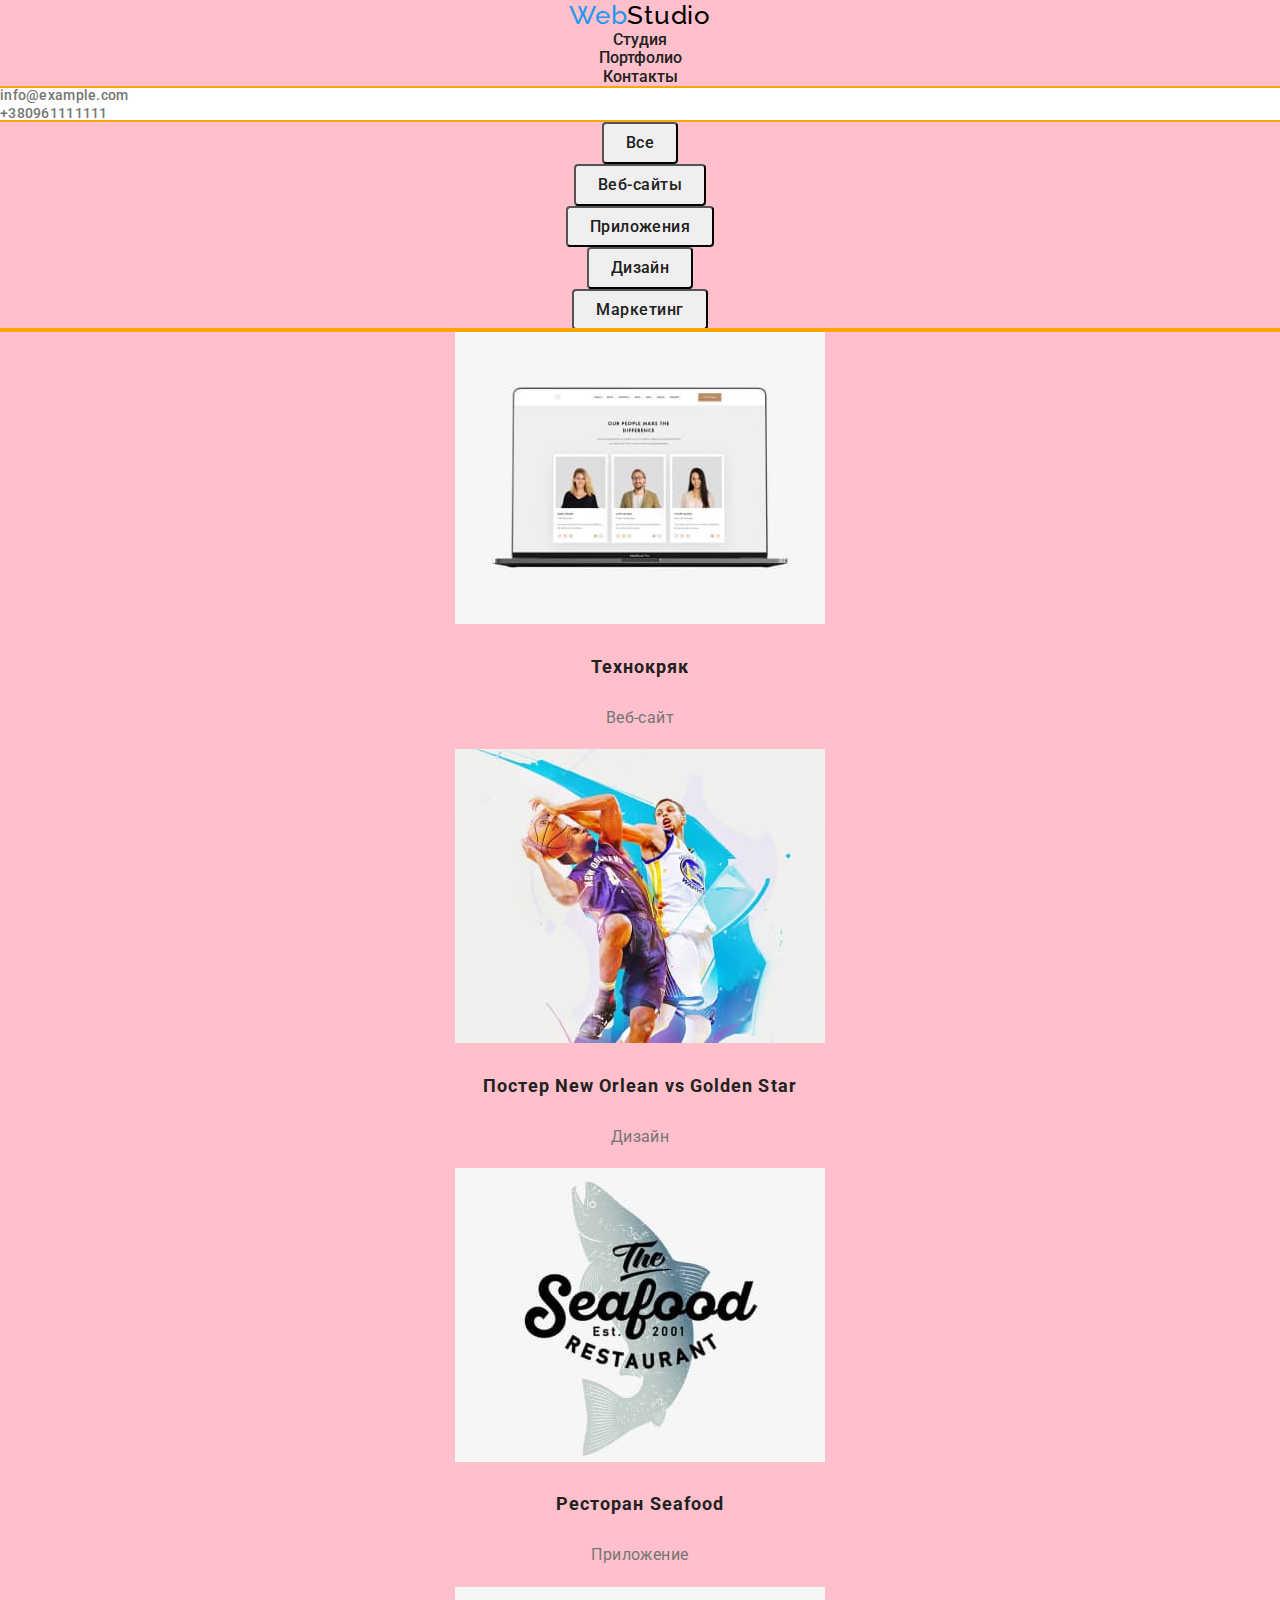
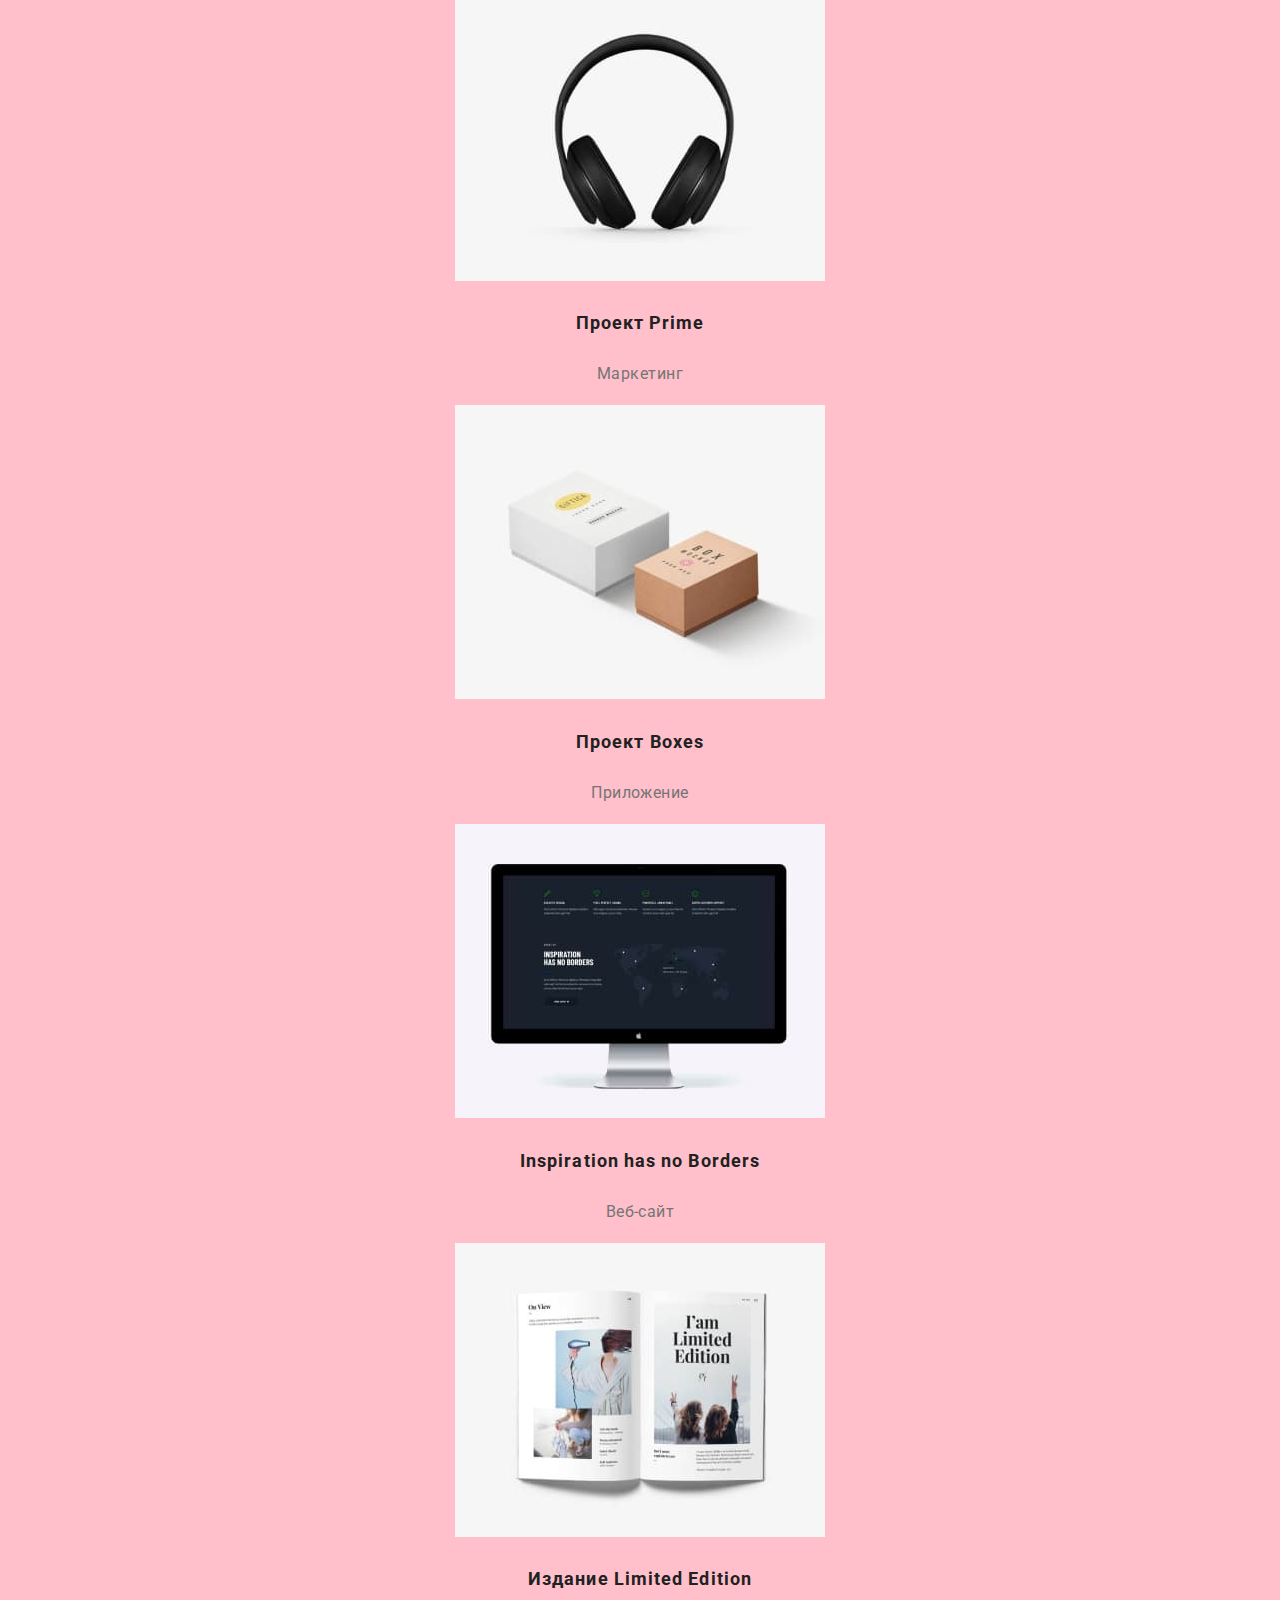
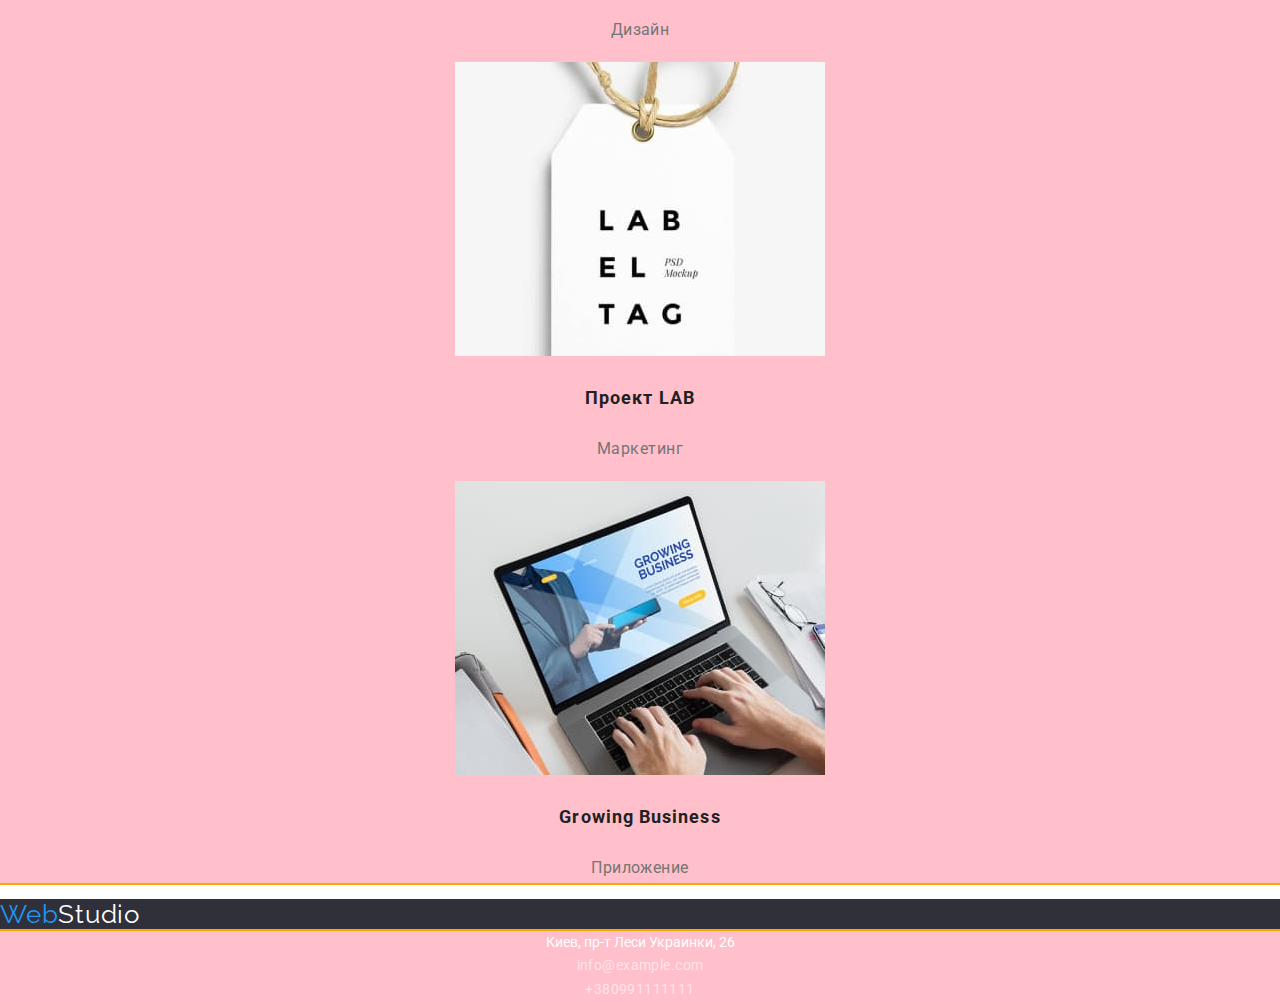
==== portfolio.html @ 7e5c6700 "Add files via upload" ====
<!DOCTYPE html>
<html lang="ru">
<head>
    <meta charset="UTF-8">
    <meta http-equiv="X-UA-Compatible" content="IE=edge">
    <meta name="viewport" content="width=device-width, initial-scale=1.0">
    <title>Portfolio</title>
    <link rel="stylesheet" href="https://fonts.googleapis.com/css2?family=Raleway:wght@700&family=Roboto:wght@400;500;700;900&display=swap">
    <link rel="stylesheet" href="https://cdnjs.cloudflare.com/ajax/libs/modern-normalize/1.1.0/modern-normalize.min.css">
    <link rel="stylesheet" href="./css/style.css">

</head>
<body>

    <!--header-block-section-->
    <header class="page-head">
    
        <nav class="container">
            <a href="./index.html" class="logo link" lang="en">
                <span class="logo-color-web">Web</span><span class="logo-color-studio-header">Studio</span>
            </a>
    
            <ul class="list">
                <li><a href="./index.html" class="hover-focus-only-text link">Студия</a></li>
                <li><a href="./portfolio.html" class="hover-focus-only-text link">Портфолио</a></li>
                <li><a href="" class="hover-focus-only-text link">Контакты</a></li>
            </ul>
        </nav>
    
        <ul class="list">
            <li><a href="mailto:info@devstudio.com" class="hover-focus-only-text head-contacts link">info@example.com</a></li>
            <li><a href="tel:+380961111111" class="hover-focus-only-text head-contacts link">+380961111111</a></li>
        </ul>
    </header>

    <!--Hero-block-division-->
    <main>

    <section>

    <div class="container">
        <!--Hero-block-filters-section-->
<ul class="list">
    <li><button type="button" class="hover-links-and-buttons our-projects-filters"> Все </button></li>
    <li><button type="button" class="hover-links-and-buttons our-projects-filters"> Веб-сайты </button></li>
    <li><button type="button" class="hover-links-and-buttons our-projects-filters"> Приложения </button></li>
    <li><button type="button" class="hover-links-and-buttons our-projects-filters"> Дизайн </button></li>
    <li><button type="button" class="hover-links-and-buttons our-projects-filters"> Маркетинг </button></li>
</ul>
</div>

<!--Hero-block-images-section-->
<div class="container">
<ul class="list">
    <li>
        <a href=""><img src="./images/portfolio/portfolio-1.jpg" alt="екран ноутбука"
            width="370" 
            height="294"></a>
        <h3 class="our-projects-title">Технокряк</h3>
        <p class="our-projects-description">Веб-сайт</p>
    </li>
    <li>
        <a href=""><img src="./images/portfolio/portfolio-2.jpg" alt="баскетболисты играют"
            width="370" 
            height="294"></a>
        <h3 class="our-projects-title">Постер New Orlean vs Golden Star</h3>
        <p class="our-projects-description">Дизайн</p>
    </li>
    <li>
        <a href=""><img src="./images/portfolio/portfolio-3.jpg" alt="лого ресторана"
            width="370" 
            height="294"></a>
        <h3 class="our-projects-title">Ресторан Seafood</h3>
        <p class="our-projects-description">Приложение</p>
    </li>
    <li>
        <a href=""><img src="./images/portfolio/portfolio-4.jpg" alt="большие черные наушники"
            width="370" 
            height="294"></a>
        <h3 class="our-projects-title">Проект Prime</h3>
        <p class="our-projects-description">Маркетинг</p>
    </li>
    <li>
        <a href=""><img src="./images/portfolio/portfolio-5.jpg" alt="две картонные коробки"
            width="370" 
            height="294"></a>
        <h3 class="our-projects-title">Проект Boxes</h3>
        <p class="our-projects-description">Приложение</p>
    </li>
    <li>
        <a href=""><img src="./images/portfolio/portfolio-6.jpg" alt="монитор пк с текстом"
            width="370" 
            height="294"></a>
        <h3 class="our-projects-title">Inspiration has no Borders</h3>
        <p class="our-projects-description">Веб-сайт</p>
    </li>
    <li>
        <a href=""><img src="./images/portfolio/portfolio-7.jpg" alt="розворот журнала"
            width="370" 
            height="294"></a>
        <h3 class="our-projects-title">Издание Limited Edition</h3>
        <p class="our-projects-description">Дизайн</p>
    </li>
    <li>
        <a href=""><img src="./images/portfolio/portfolio-8.jpg" alt="бирка с текстом"
            width="370" 
            height="294"></a>
        <h3 class="our-projects-title">Проект LAB</h3>
        <p class="our-projects-description">Маркетинг</p>
    </li>
    <li>
        <a href=""><img src="./images/portfolio/portfolio-9.jpg" alt="руки набирают текст на ноутбуке"
            width="370" 
            height="294"></a>
        <h3 class="our-projects-title">Growing Business</h3>
        <p class="our-projects-description">Приложение</p>
    </li>
</ul>
</div>
    </section>
    </main>

    <!--Footer-section-->
    <footer class="footer">
    
        <a href="./index.html" class="logo link" lang="en">
            <span class="logo-color-web">Web</span><span class="logo-color-studio-footer">Studio</span>
        </a>
    
        <address class="container">
            <ul class="list">
                <li>
                    <a href="https://www.google.se/maps/place/Lesi+Ukrainky+Blvd,+26,+Kyiv,+Ukraine,+02000/@50.4265841,30.5361971,17z/data=!3m1!4b1!4m5!3m4!1s0x40d4cf0e033ecbe9:0x57a4dffefec77da0!8m2!3d50.4265807!4d30.5383858"
                        target="_blank" rel="noopener noreferre" class="location-link link">
                        Киев, пр-т Леси Украинки, 26
                    </a>
                </li>
    
                <li><a href="mailto:info@example.com" class="hover-focus-only-text footer-contacts link">info@example.com</a></li>
                <li><a href="tel:+380991111111" class="hover-focus-only-text footer-contacts link">+380991111111</a></li>
            </ul>
        </address>
    </footer>

</body>
</html>
---- css/style.css ----
body {
    margin: 0;
    font-family: Roboto, sans-serif;
    color: #212121;
}


.container { 
    outline: 2px solid orange;
    background-color: pink;
    text-align: center;
}

section {
    margin-left: auto;
    margin-right: auto;
    
}

button {
    min-width: 73px;
    cursor: pointer;
    border-radius: 4px;
    padding: 6px 22px;
    text-align: center;
}

.list {
    padding: 0px;
    margin: 0px;
    list-style: none;
}

/* logo */
.logo {
    font-family: Raleway, sans-serif;
    font-size: 26px;
    line-height: 1.2;
    letter-spacing: 0.03em;
    text-align: left
}

.logo-color-web {
color: #2196F3;
}

.logo-color-studio-header {
color: #000000;
}

.logo-color-studio-footer {
    color: #FFFFFF;
}


/* header-section*/
.page-head {
    background-color: #FFFFFF
    font-size: 14px;
    font-weight: 500;
    line-height: 1.14;
}

.site-nav {
    letter-spacing: 0.02em;
    color: #212121;
}

.head-contacts {
    color:#757575 ;
    font-size: 14px;
    line-height: 1.14;
    font-weight: 500;
    letter-spacing: 0.02em;
}

/* Header line */

position: ;
width: 1600px;
height: 0px;
left: 0px;
top: 80px;

border: 1px solid #ECECEC;

/* hero block section */

.hero-block {
    text-align: center;
    background-color: #2F303A;
    margin-bottom: 0px;
    padding: 200px 450px;
}

.hero-container {
    text-align: center;
}

.hero-block-text {
    Width: 696px;
    Height: 120px;
    color:red;
    font-weight: 900;
    font-size: 44px;
    line-height: 1.4;
    text-transform: uppercase;
    letter-spacing: 0.06em;
    margin-bottom: 30px;
    text-align: center;
    margin-top: ;
}

.hero-block-button {
    background-color: #2196F3;
    color: #fff;
    font-weight: 700;
    font-size: 16px;
    line-height: 1.9;
    letter-spacing: 0.06em;
    font-family: Roboto, sans-serif;
    text-align: center;
}
    

/* about us section */
.our-benefits-container {
    display: flex;

}

.about-us-title {
    font-weight: 700;
    font-size: 14px;
    line-height: 1.14;
    text-transform: uppercase;
    letter-spacing: 0.03em;
    margin-bottom: 10px;
}

.about-us-description {
    color: #757575;
    font-size: 14px;
    line-height: 1.7;
    letter-spacing: 0.03em;
}

/* what we do section */
.what-we-do-section {
    margin: 94px 0px;
    display: flex;
    flex-direction: row;
}

.what-we-do-title {
    font-weight: 700;
    font-size: 36px;
    line-height: 1.16;
    letter-spacing: 0.03em;
    margin-bottom: 50px;
}

/* our team section */
.our-team {
   background-color: #F5F4FA;
   padding: 94px 215px;
}

.our-team-container {
    display: flex;
    flex-direction: row;
}

.our-team-title {
    font-weight: 700;
    font-size: 36px;
    line-height: 1.16;
    letter-spacing: 0.03em;
    margin-bottom: 50px;
}

.team-member-title {
    font-size: 16px;
    line-height: 1.2;
    letter-spacing: 0.03em;
    font-weight: 500;
    margin-top: 30px;
    margin-bottom: 10px;
}

.team-member-description {
    color: #757575;
    font-size: 16px;
    line-height: 1.2;
    letter-spacing: 0.03em;
    font-weight: 400;
}

/* footer section */
.footer {
    background-color: #2F303A;
}

.location-link {
    color: #FFFFFF;
    font-size: 14px;
    line-height: 1.7;
    font-weight: 400;
    font-style: normal;
    font-size: 14px;
    line-height: 1.7;
}

.footer-contacts {
    color: rgba(255, 255, 255, 0.6);
    letter-spacing: 0.03em;
    font-weight: 400;
    font-style: normal;
    font-size: 14px;
    line-height: 1.7;

}

/* our projects section */
.our-projects-filters {
    font-weight: 500;
    font-size: 16px;
    line-height: 1.6;
    letter-spacing: 0.03em;
    font-family: Roboto, sans-serif;
    color: #212121;
}

.our-projects-title {
    font-weight: 700;
    font-size: 18px;
    line-height: 2;
    letter-spacing: 0.06em;
    margin-top: 20px;
}

.our-projects-description {
    color: #757575;
    font-size: 16px;
    line-height: 1.9;
    letter-spacing: 0.03em;
    font-weight: normal;
}

/* General selectors section*/

a { color: inherit; } 

.link {
    text-decoration: none;
}


/* hover-focus-action-function */
.hover-links-and-buttons:hover,
.hover-links-and-buttons:focus {
    background-color: #2196F3;
    color: #fff;
}

.hover-focus-only-text:hover,
.hover-focus-only-text:focus {
    color:#2196F3;
    
}
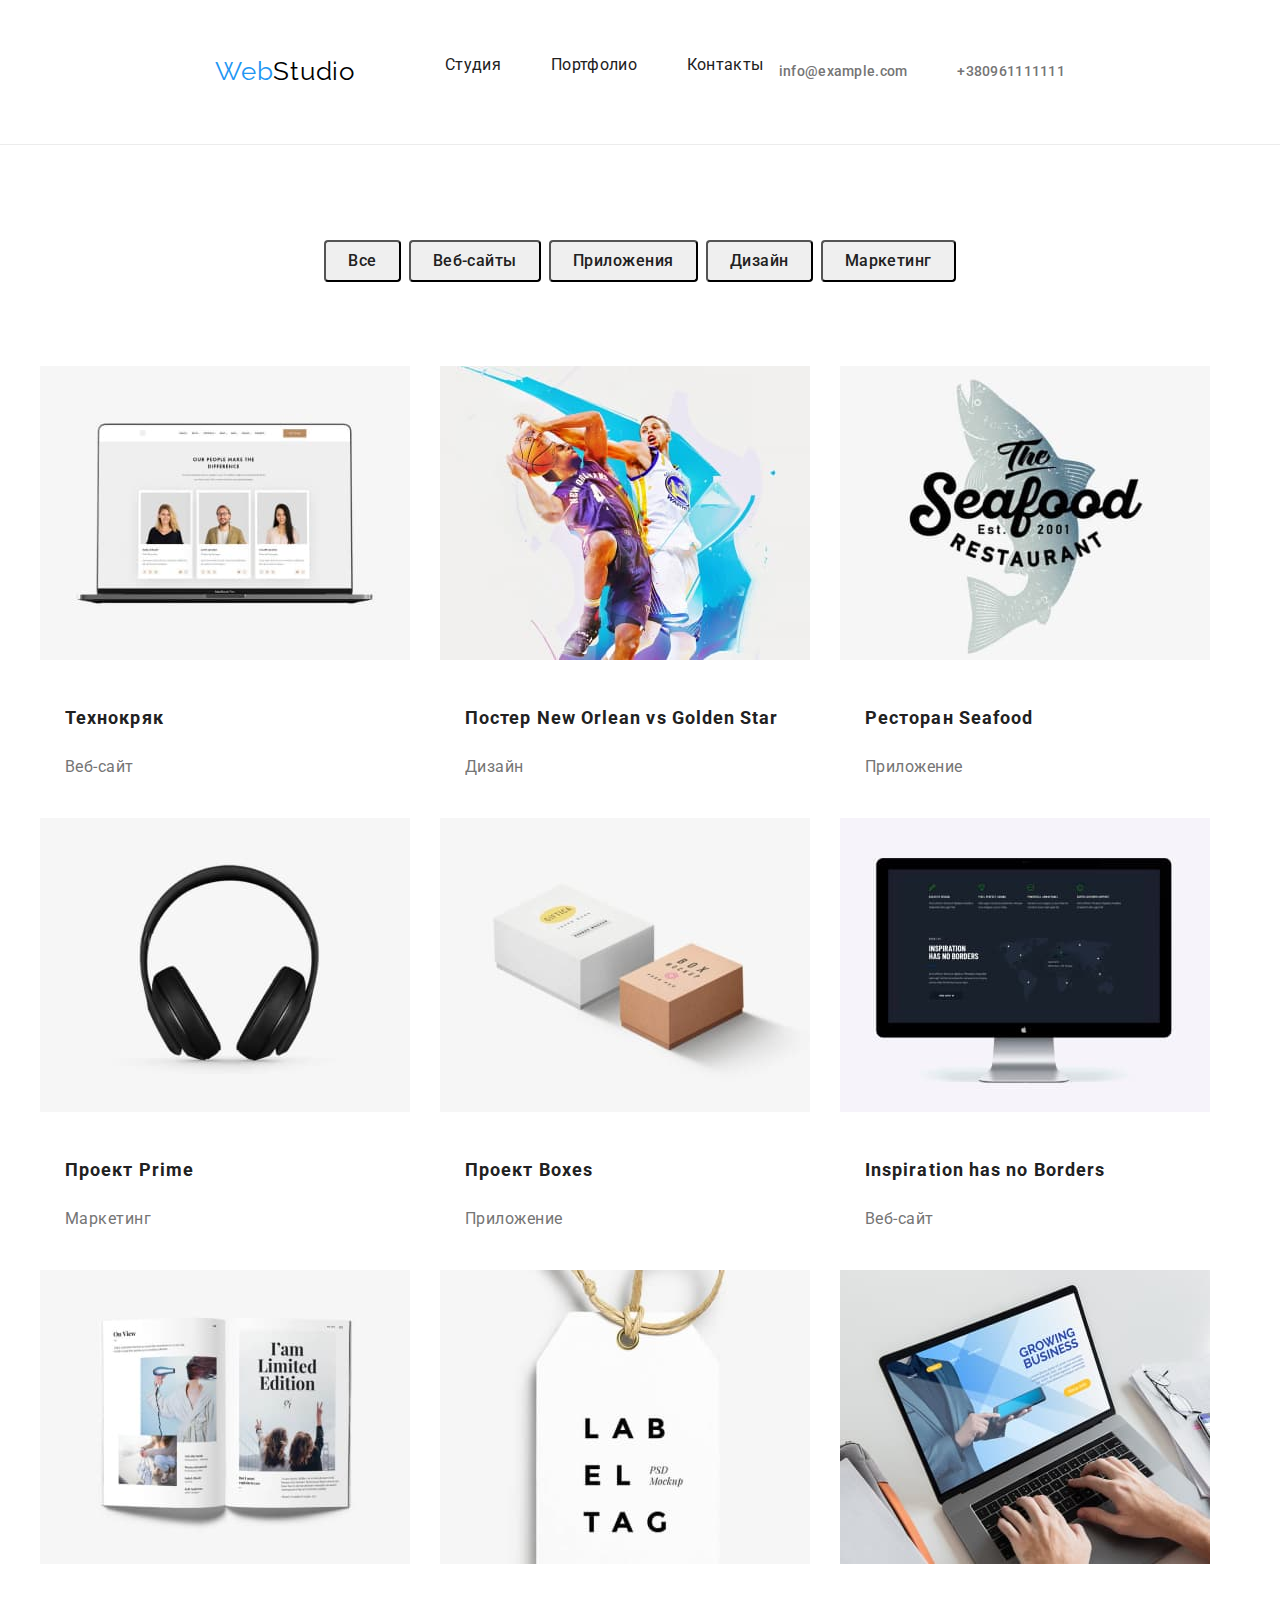
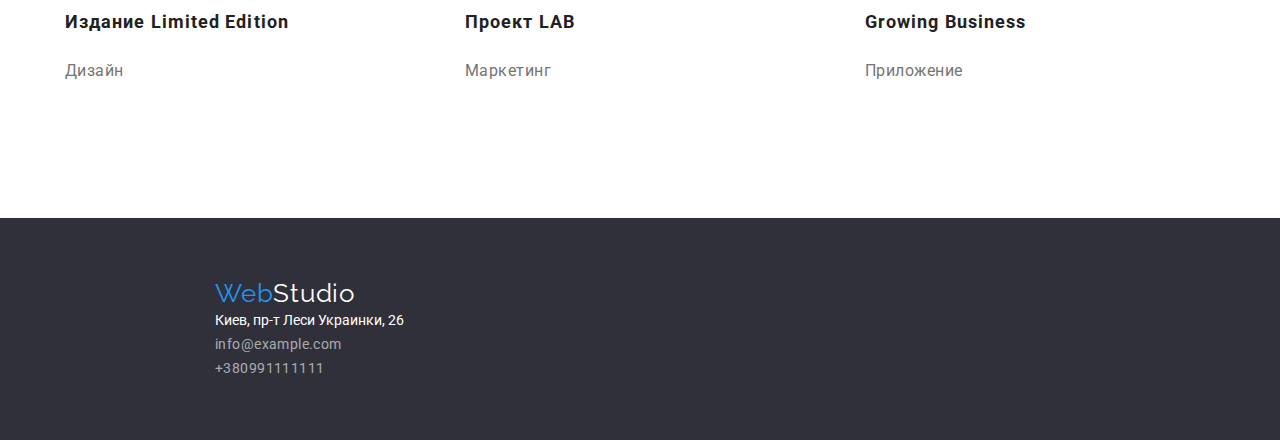
==== commit 4c0343f3: "change-header" ====
--- a/portfolio.html
+++ b/portfolio.html
@@ -8,112 +8,137 @@
     <link rel="stylesheet" href="https://fonts.googleapis.com/css2?family=Raleway:wght@700&family=Roboto:wght@400;500;700;900&display=swap">
     <link rel="stylesheet" href="https://cdnjs.cloudflare.com/ajax/libs/modern-normalize/1.1.0/modern-normalize.min.css">
     <link rel="stylesheet" href="./css/style.css">
+</head>
 
-</head>
 <body>
-
     <!--header-block-section-->
     <header class="page-head">
+        <div class="head-container">
+            <nav class="header-navigation">
+                <a href="./index.html" class="logo link" lang="en">
+                    <span class="logo-color-web">Web</span><span class="logo-color-studio-header">Studio</span>
+                </a>
     
-        <nav class="container">
-            <a href="./index.html" class="logo link" lang="en">
-                <span class="logo-color-web">Web</span><span class="logo-color-studio-header">Studio</span>
-            </a>
-    
-            <ul class="list">
-                <li><a href="./index.html" class="hover-focus-only-text link">Студия</a></li>
-                <li><a href="./portfolio.html" class="hover-focus-only-text link">Портфолио</a></li>
-                <li><a href="" class="hover-focus-only-text link">Контакты</a></li>
-            </ul>
+                <ul class="site-nav list">
+                    <li class="site-nav-item"><a href="./index.html" class="">Студия</a></li>
+                    <li class="site-nav-item"><a href="./portfolio.html" class="">Портфолио</a></li>
+                    <li class="site-nav-item"><a href="" class="">Контакты</a></li>
+                </ul>
+        </div>
         </nav>
     
-        <ul class="list">
-            <li><a href="mailto:info@devstudio.com" class="hover-focus-only-text head-contacts link">info@example.com</a></li>
-            <li><a href="tel:+380961111111" class="hover-focus-only-text head-contacts link">+380961111111</a></li>
+        <ul class="head-contacts list">
+            <li><a href="mailto:info@devstudio.com" class="head-contacts head-mail">info@example.com</a></li>
+            <li><a href="tel:+380961111111" class="head-contacts">+380961111111</a></li>
         </ul>
     </header>
 
     <!--Hero-block-division-->
     <main>
 
+        <!--Hero-block-filters-section-->
     <section>
-
-    <div class="container">
-        <!--Hero-block-filters-section-->
-<ul class="list">
-    <li><button type="button" class="hover-links-and-buttons our-projects-filters"> Все </button></li>
-    <li><button type="button" class="hover-links-and-buttons our-projects-filters"> Веб-сайты </button></li>
-    <li><button type="button" class="hover-links-and-buttons our-projects-filters"> Приложения </button></li>
-    <li><button type="button" class="hover-links-and-buttons our-projects-filters"> Дизайн </button></li>
-    <li><button type="button" class="hover-links-and-buttons our-projects-filters"> Маркетинг </button></li>
+    <div class="filters-container">
+    <ul class="filters-buttons list">
+    <li><button type="button" class="our-projects-filters"> Все </button></li>
+    <li><button type="button" class="our-projects-filters"> Веб-сайты </button></li>
+    <li><button type="button" class="our-projects-filters"> Приложения </button></li>
+    <li><button type="button" class="our-projects-filters"> Дизайн </button></li>
+    <li><button type="button" class="our-projects-filters marketing-button"> Маркетинг </button></li>
 </ul>
 </div>
 
 <!--Hero-block-images-section-->
-<div class="container">
-<ul class="list">
-    <li>
+<div class="projects-img-container">
+<ul class="projects-img list">
+    <li class="projects-item">
         <a href=""><img src="./images/portfolio/portfolio-1.jpg" alt="екран ноутбука"
             width="370" 
             height="294"></a>
+        <div class="projects-items-text">
         <h3 class="our-projects-title">Технокряк</h3>
         <p class="our-projects-description">Веб-сайт</p>
+        </div>
     </li>
-    <li>
+
+    <li class="projects-item">
         <a href=""><img src="./images/portfolio/portfolio-2.jpg" alt="баскетболисты играют"
             width="370" 
             height="294"></a>
+        <div class="projects-items-text">
         <h3 class="our-projects-title">Постер New Orlean vs Golden Star</h3>
         <p class="our-projects-description">Дизайн</p>
+        </div>
     </li>
-    <li>
+
+    <li class="projects-item">
         <a href=""><img src="./images/portfolio/portfolio-3.jpg" alt="лого ресторана"
             width="370" 
             height="294"></a>
+        <div class="projects-items-text">
         <h3 class="our-projects-title">Ресторан Seafood</h3>
         <p class="our-projects-description">Приложение</p>
+        </div>
     </li>
-    <li>
+
+    <li class="projects-item">
         <a href=""><img src="./images/portfolio/portfolio-4.jpg" alt="большие черные наушники"
             width="370" 
             height="294"></a>
+        <div class="projects-items-text">
         <h3 class="our-projects-title">Проект Prime</h3>
         <p class="our-projects-description">Маркетинг</p>
+        </div>
     </li>
-    <li>
+
+    <li class="projects-item"> 
         <a href=""><img src="./images/portfolio/portfolio-5.jpg" alt="две картонные коробки"
             width="370" 
             height="294"></a>
+        <div class="projects-items-text">
         <h3 class="our-projects-title">Проект Boxes</h3>
         <p class="our-projects-description">Приложение</p>
+        </div>
     </li>
-    <li>
+
+    <li class="projects-item">
         <a href=""><img src="./images/portfolio/portfolio-6.jpg" alt="монитор пк с текстом"
             width="370" 
             height="294"></a>
+        <div class="projects-items-text">
         <h3 class="our-projects-title">Inspiration has no Borders</h3>
         <p class="our-projects-description">Веб-сайт</p>
+        </div>
     </li>
-    <li>
+
+    <li class="projects-item">
         <a href=""><img src="./images/portfolio/portfolio-7.jpg" alt="розворот журнала"
             width="370" 
             height="294"></a>
+        <div class="projects-items-text">
         <h3 class="our-projects-title">Издание Limited Edition</h3>
         <p class="our-projects-description">Дизайн</p>
+        </div>
     </li>
-    <li>
+
+    <li class="projects-item">
         <a href=""><img src="./images/portfolio/portfolio-8.jpg" alt="бирка с текстом"
             width="370" 
             height="294"></a>
+        <div class="projects-items-text">
         <h3 class="our-projects-title">Проект LAB</h3>
         <p class="our-projects-description">Маркетинг</p>
+        </div>
     </li>
-    <li>
+
+    <li class="projects-item">
         <a href=""><img src="./images/portfolio/portfolio-9.jpg" alt="руки набирают текст на ноутбуке"
             width="370" 
             height="294"></a>
+        <div class="projects-items-text">
         <h3 class="our-projects-title">Growing Business</h3>
         <p class="our-projects-description">Приложение</p>
+        
     </li>
 </ul>
 </div>
@@ -123,11 +148,11 @@
     <!--Footer-section-->
     <footer class="footer">
     
-        <a href="./index.html" class="logo link" lang="en">
+        <a href="./index.html" class="logo link footer-logo" lang="en">
             <span class="logo-color-web">Web</span><span class="logo-color-studio-footer">Studio</span>
         </a>
     
-        <address class="container">
+        <address class="footer-container">
             <ul class="list">
                 <li>
                     <a href="https://www.google.se/maps/place/Lesi+Ukrainky+Blvd,+26,+Kyiv,+Ukraine,+02000/@50.4265841,30.5361971,17z/data=!3m1!4b1!4m5!3m4!1s0x40d4cf0e033ecbe9:0x57a4dffefec77da0!8m2!3d50.4265807!4d30.5383858"
@@ -136,8 +161,8 @@
                     </a>
                 </li>
     
-                <li><a href="mailto:info@example.com" class="hover-focus-only-text footer-contacts link">info@example.com</a></li>
-                <li><a href="tel:+380991111111" class="hover-focus-only-text footer-contacts link">+380991111111</a></li>
+                <li><a href="mailto:info@example.com" class="footer-mail footer-contacts link">info@example.com</a></li>
+                <li><a href="tel:+380991111111" class="footer-contacts link">+380991111111</a></li>
             </ul>
         </address>
     </footer>
--- a/css/style.css
+++ b/css/style.css
@@ -1,271 +1,387 @@
-
 body {
-    margin: 0;
-    font-family: Roboto, sans-serif;
-    color: #212121;
-}
-
-
-.container { 
-    outline: 2px solid orange;
-    background-color: pink;
-    text-align: center;
+  margin: 0;
+  font-family: Roboto, sans-serif;
+  color: #212121;
 }
 
 section {
-    margin-left: auto;
-    margin-right: auto;
-    
+  margin-left: auto;
+  margin-right: auto;
+  padding-left: 15px;
+  padding-right: 15px;
 }
 
 button {
-    min-width: 73px;
-    cursor: pointer;
-    border-radius: 4px;
-    padding: 6px 22px;
-    text-align: center;
+  min-width: 73px;
+  cursor: pointer;
+  border-radius: 4px;
+  padding: 6px 22px;
+  text-align: center;
+}
+
+img {
+  display: block;
+  max-width: 100%;
+}
+
+a {
+  color: inherit;
+  text-decoration: none;
 }
 
 .list {
-    padding: 0px;
-    margin: 0px;
-    list-style: none;
+  padding: 0px;
+  margin: 0px;
+  list-style: none;
 }
 
 /* logo */
 .logo {
-    font-family: Raleway, sans-serif;
-    font-size: 26px;
-    line-height: 1.2;
-    letter-spacing: 0.03em;
-    text-align: left
+  font-family: Raleway, sans-serif;
+  font-size: 26px;
+  line-height: 1.2;
+  letter-spacing: 0.03em;
+  text-align: left;
+  margin-right: 90px;
+  padding-top: 24px;
+  padding-bottom: 25px;
 }
 
 .logo-color-web {
-color: #2196F3;
+  color: #2196f3;
 }
 
 .logo-color-studio-header {
-color: #000000;
+  color: #000000;
 }
 
 .logo-color-studio-footer {
-    color: #FFFFFF;
-}
-
+  color: #ffffff;
+}
 
 /* header-section*/
 .page-head {
-    background-color: #FFFFFF
-    font-size: 14px;
-    font-weight: 500;
-    line-height: 1.14;
+  background-color: #ffffff;
+  display: flex;
+  justify-content: space-between;
+  padding-left: 215px;
+  padding-right: 215px;
+  align-items: center;
+  border-bottom: 1px solid #ececec;
+}
+
+.head-container {
+  display: flex;
+  width: 1200px;
+  align-items: center;
+}
+
+.header-navigation {
+  display: flex;
+  align-items: center;
 }
 
 .site-nav {
-    letter-spacing: 0.02em;
-    color: #212121;
+  display: flex;
+  letter-spacing: 0.02em;
+  color: #212121;
+  align-items: center;
+  height: 32px;
+  margin-top: 32px;
+  margin-bottom: 32px;
+}
+
+.site-nav-item {
+  margin-right: 50px;
+  height: 32px;
+  align-items: center;
+}
+
+.site-nav-item:last-child {
+  margin-right: 0px;
+}
+
+.site-nav-item:hover,
+.site-nav-item:focus {
+  color: #2196f3;
+}
+
+.site-nav-contacts:hover,
+.site-nav-contacts:focus {
+  color: #2196f3;
 }
 
 .head-contacts {
-    color:#757575 ;
-    font-size: 14px;
-    line-height: 1.14;
-    font-weight: 500;
-    letter-spacing: 0.02em;
-}
-
-/* Header line */
-
-position: ;
-width: 1600px;
-height: 0px;
-left: 0px;
-top: 80px;
-
-border: 1px solid #ECECEC;
+  display: flex;
+  color: #757575;
+  font-size: 14px;
+  line-height: 1.14;
+  font-weight: 500;
+  letter-spacing: 0.02em;
+  align-items: center;
+  margin-left: auto;
+  margin-top: 32px;
+  margin-bottom: 32px;
+}
+
+.head-contacts:hover,
+.head-contacts:focus {
+  color: #2196f3;
+}
+
+.head-mail {
+  margin-right: 50px;
+}
 
 /* hero block section */
 
 .hero-block {
-    text-align: center;
-    background-color: #2F303A;
-    margin-bottom: 0px;
-    padding: 200px 450px;
+  background-color: #2f303a;
+  padding: 200px 450px;
 }
 
 .hero-container {
-    text-align: center;
+  width: 1200px;
 }
 
 .hero-block-text {
-    Width: 696px;
-    Height: 120px;
-    color:red;
-    font-weight: 900;
-    font-size: 44px;
-    line-height: 1.4;
-    text-transform: uppercase;
-    letter-spacing: 0.06em;
-    margin-bottom: 30px;
-    text-align: center;
-    margin-top: ;
+  width: 696px;
+  height: 120px;
+  color: #ffffff;
+  font-weight: 900;
+  font-size: 44px;
+  line-height: 1.4;
+  text-transform: uppercase;
+  letter-spacing: 0.06em;
+  margin-bottom: 30px;
+  text-align: center;
 }
 
 .hero-block-button {
-    background-color: #2196F3;
-    color: #fff;
-    font-weight: 700;
-    font-size: 16px;
-    line-height: 1.9;
-    letter-spacing: 0.06em;
-    font-family: Roboto, sans-serif;
-    text-align: center;
-}
-    
+  background-color: #2196f3;
+  color: #fff;
+  font-weight: 700;
+  font-size: 16px;
+  line-height: 1.9;
+  letter-spacing: 0.06em;
+  font-family: Roboto, sans-serif;
+  text-align: center;
+  display: block;
+  margin: 0 auto;
+}
 
 /* about us section */
 .our-benefits-container {
-    display: flex;
-
+  width: 1200px;
+  margin: 95px 215px;
+}
+
+.our-benefits-list {
+  display: flex;
+  justify-content: center;
 }
 
 .about-us-title {
-    font-weight: 700;
-    font-size: 14px;
-    line-height: 1.14;
-    text-transform: uppercase;
-    letter-spacing: 0.03em;
-    margin-bottom: 10px;
+  font-weight: 700;
+  font-size: 14px;
+  line-height: 1.14;
+  text-transform: uppercase;
+  letter-spacing: 0.03em;
+  margin-bottom: 10px;
+  margin-right: 30px;
+  width: 270px;
 }
 
 .about-us-description {
-    color: #757575;
-    font-size: 14px;
-    line-height: 1.7;
-    letter-spacing: 0.03em;
+  color: #757575;
+  font-size: 14px;
+  line-height: 1.7;
+  letter-spacing: 0.03em;
+  margin-right: 30px;
+  width: 270px;
 }
 
 /* what we do section */
 .what-we-do-section {
-    margin: 94px 0px;
-    display: flex;
-    flex-direction: row;
+  margin: 94px 0px;
+  display: flex;
+  justify-content: center;
+}
+
+.what-we-do-container {
+  margin-bottom: 95px;
+  width: 1200px;
 }
 
 .what-we-do-title {
-    font-weight: 700;
-    font-size: 36px;
-    line-height: 1.16;
-    letter-spacing: 0.03em;
-    margin-bottom: 50px;
+  font-weight: 700;
+  font-size: 36px;
+  line-height: 1.16;
+  letter-spacing: 0.03em;
+  margin-bottom: 50px;
+  display: flex;
+  justify-content: center;
+}
+
+.what-we-do-img {
+  display: flex;
+  justify-content: center;
+}
+.what-we-do-img > .what-we-do-item {
+  flex-basis: calc(100% / 3);
 }
 
 /* our team section */
 .our-team {
-   background-color: #F5F4FA;
-   padding: 94px 215px;
+  background-color: #f5f4fa;
+  padding: 94px 215px;
+  display: flex;
+  justify-content: center;
 }
 
 .our-team-container {
-    display: flex;
-    flex-direction: row;
+  width: 1200px;
+}
+
+.our-team-list {
+  display: flex;
+}
+
+.our-team-list > .our-team-list-item {
+  flex-basis: calc(100% / 4);
+  border: 1px solid red;
 }
 
 .our-team-title {
-    font-weight: 700;
-    font-size: 36px;
-    line-height: 1.16;
-    letter-spacing: 0.03em;
-    margin-bottom: 50px;
+  font-weight: 700;
+  font-size: 36px;
+  line-height: 1.16;
+  letter-spacing: 0.03em;
+  margin-bottom: 50px;
+  display: flex;
+  justify-content: center;
 }
 
 .team-member-title {
-    font-size: 16px;
-    line-height: 1.2;
-    letter-spacing: 0.03em;
-    font-weight: 500;
-    margin-top: 30px;
-    margin-bottom: 10px;
+  font-size: 16px;
+  line-height: 1.2;
+  letter-spacing: 0.03em;
+  font-weight: 500;
+  margin-top: 30px;
+  margin-bottom: 10px;
 }
 
 .team-member-description {
-    color: #757575;
-    font-size: 16px;
-    line-height: 1.2;
-    letter-spacing: 0.03em;
-    font-weight: 400;
+  color: #757575;
+  font-size: 16px;
+  line-height: 1.2;
+  letter-spacing: 0.03em;
+  font-weight: 400;
 }
 
 /* footer section */
 .footer {
-    background-color: #2F303A;
+  background-color: #2f303a;
+  padding: 60px 215px;
+}
+
+.footer-logo {
+  margin-bottom: 20px;
 }
 
 .location-link {
-    color: #FFFFFF;
-    font-size: 14px;
-    line-height: 1.7;
-    font-weight: 400;
-    font-style: normal;
-    font-size: 14px;
-    line-height: 1.7;
+  color: #ffffff;
+  font-size: 14px;
+  line-height: 1.7;
+  font-weight: 400;
+  font-style: normal;
+  font-size: 14px;
+  line-height: 1.7;
+  margin-bottom: 9px;
 }
 
 .footer-contacts {
-    color: rgba(255, 255, 255, 0.6);
-    letter-spacing: 0.03em;
-    font-weight: 400;
-    font-style: normal;
-    font-size: 14px;
-    line-height: 1.7;
-
+  color: rgba(255, 255, 255, 0.6);
+  letter-spacing: 0.03em;
+  font-weight: 400;
+  font-style: normal;
+  font-size: 14px;
+  line-height: 1.7;
+}
+
+.footer-mail {
+  margin-bottom: 9px;
+}
+
+/* filters section */
+
+.filters-buttons {
+  display: flex;
+  justify-content: center;
+}
+
+.filters-container {
+  margin-top: 95px;
+  margin-bottom: 34px;
+}
+
+.our-projects-filters {
+  font-weight: 500;
+  font-size: 16px;
+  line-height: 1.6;
+  letter-spacing: 0.03em;
+  font-family: Roboto, sans-serif;
+  color: #212121;
+  padding: 6px 22px;
+  margin-right: 8px;
+  margin-bottom: 50px;
+}
+
+.marketing-button {
+  margin-right: 0px;
+}
+
+.our-projects-filters:hover,
+.our-projects-filters:focus {
+  background-color: #2196f3;
+  color: #ffffff;
 }
 
 /* our projects section */
-.our-projects-filters {
-    font-weight: 500;
-    font-size: 16px;
-    line-height: 1.6;
-    letter-spacing: 0.03em;
-    font-family: Roboto, sans-serif;
-    color: #212121;
+
+.projects-img {
+  display: flex;
+  flex-wrap: wrap;
+}
+
+.projects-img > .projects-item {
+  flex-basis: calc(100% / 3);
+}
+
+.projects-img-container {
+  width: 1200px;
+  margin-left: auto;
+  margin-right: auto;
+  margin-bottom: 95px;
+}
+
+.projects-items-text {
+  padding: 20px 25px;
 }
 
 .our-projects-title {
-    font-weight: 700;
-    font-size: 18px;
-    line-height: 2;
-    letter-spacing: 0.06em;
-    margin-top: 20px;
+  font-weight: 700;
+  font-size: 18px;
+  line-height: 2;
+  letter-spacing: 0.06em;
+  margin-top: 20px;
+  margin-bottom: 5px;
 }
 
 .our-projects-description {
-    color: #757575;
-    font-size: 16px;
-    line-height: 1.9;
-    letter-spacing: 0.03em;
-    font-weight: normal;
-}
-
-/* General selectors section*/
-
-a { color: inherit; } 
-
-.link {
-    text-decoration: none;
-}
-
-
-/* hover-focus-action-function */
-.hover-links-and-buttons:hover,
-.hover-links-and-buttons:focus {
-    background-color: #2196F3;
-    color: #fff;
-}
-
-.hover-focus-only-text:hover,
-.hover-focus-only-text:focus {
-    color:#2196F3;
-    
-}+  color: #757575;
+  font-size: 16px;
+  line-height: 1.9;
+  letter-spacing: 0.03em;
+  font-weight: normal;
+}
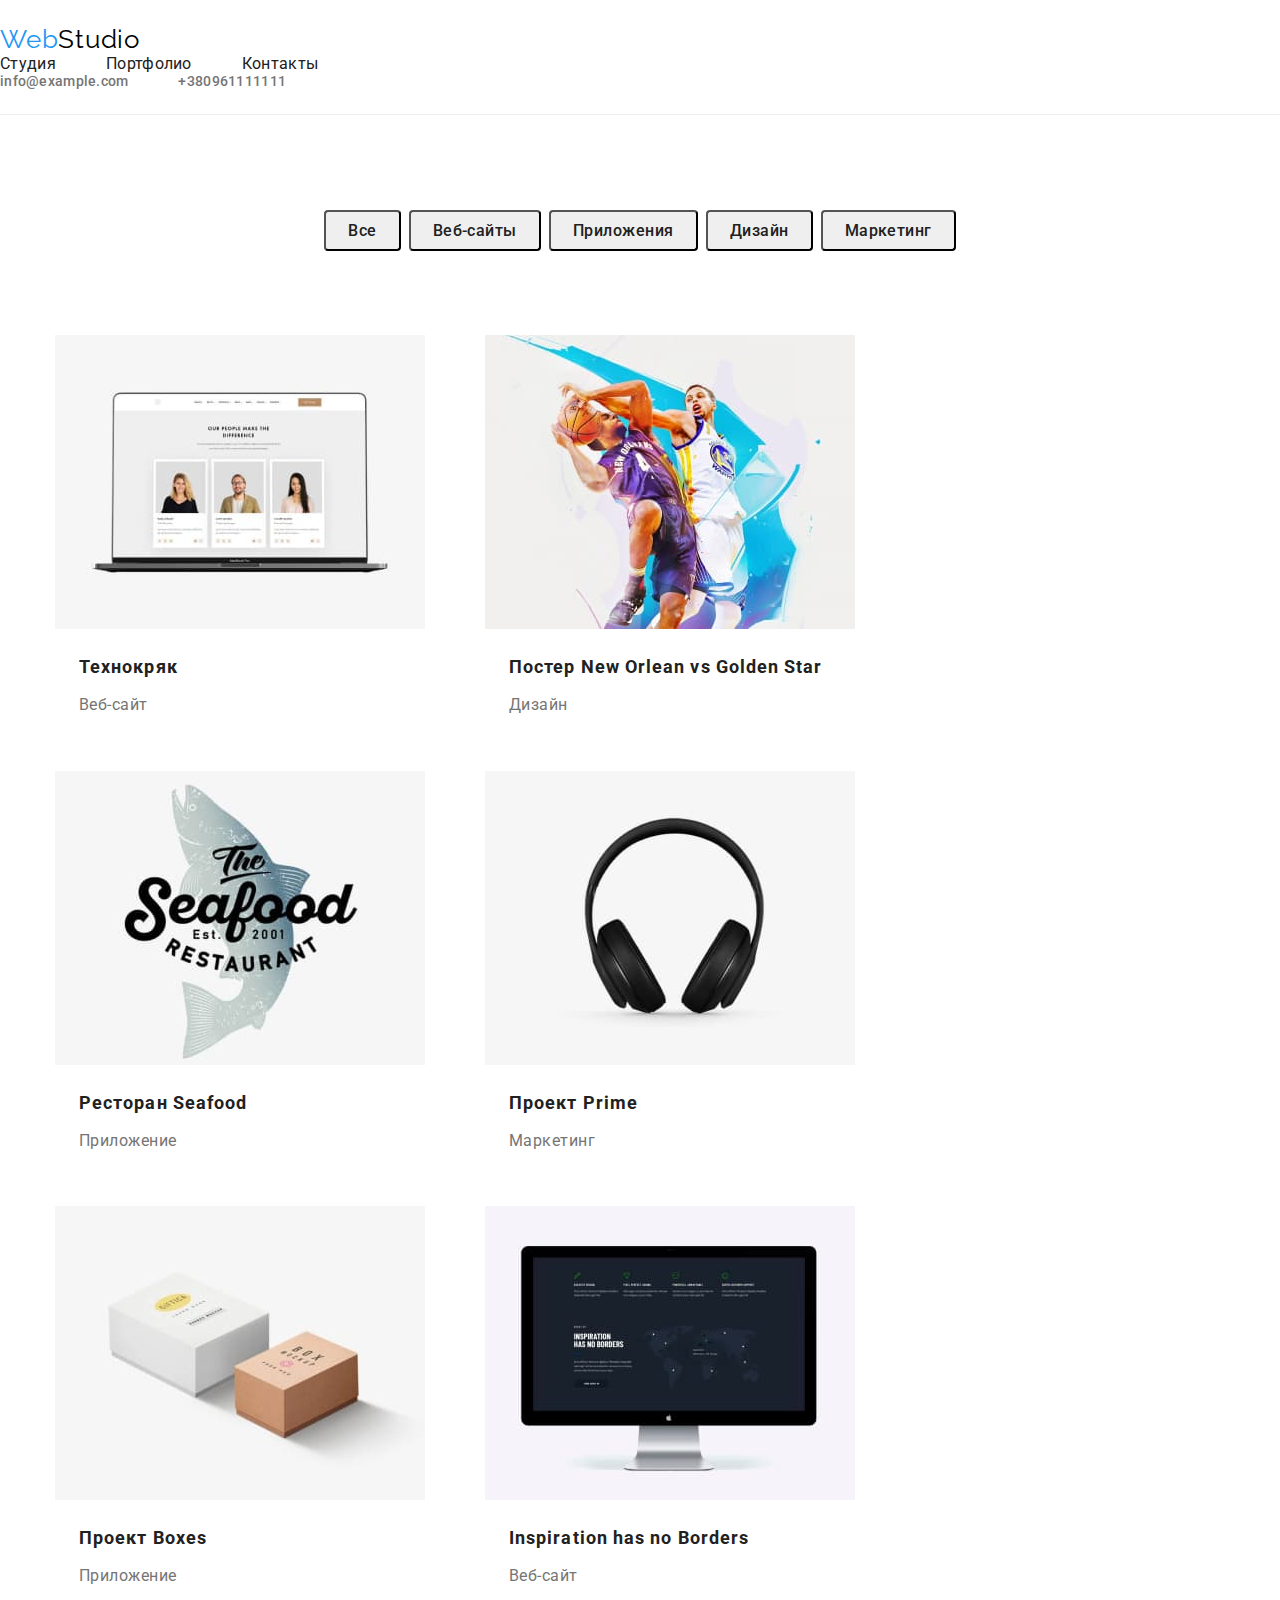
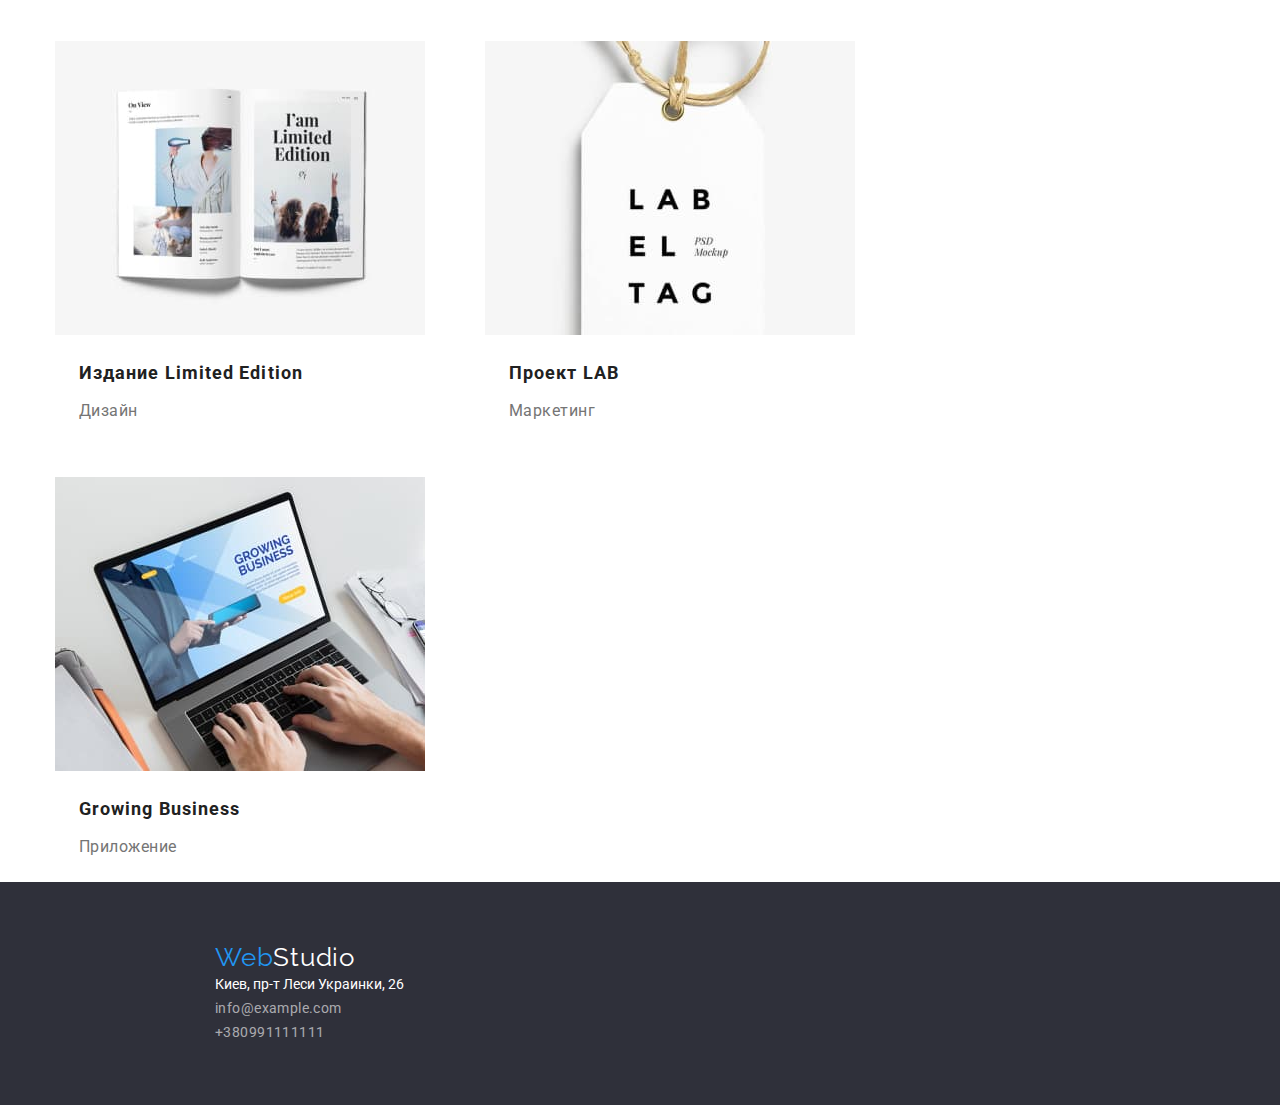
==== commit c3661665: "19:13" ====
--- a/portfolio.html
+++ b/portfolio.html
@@ -49,7 +49,7 @@
 </div>
 
 <!--Hero-block-images-section-->
-<div class="projects-img-container">
+<div class="container projects-img-container">
 <ul class="projects-img list">
     <li class="projects-item">
         <a href=""><img src="./images/portfolio/portfolio-1.jpg" alt="екран ноутбука"
--- a/css/style.css
+++ b/css/style.css
@@ -4,11 +4,14 @@
   color: #212121;
 }
 
-section {
-  margin-left: auto;
-  margin-right: auto;
-  padding-left: 15px;
-  padding-right: 15px;
+h1,
+h2,
+h3,
+h4,
+h4,
+h5,
+p {
+  margin: 0;
 }
 
 button {
@@ -22,6 +25,7 @@
 img {
   display: block;
   max-width: 100%;
+  height: auto;
 }
 
 a {
@@ -33,6 +37,14 @@
   padding: 0px;
   margin: 0px;
   list-style: none;
+}
+
+.container {
+  padding-left: 15px;
+  padding-right: 15px;
+  margin-left: auto;
+  margin-right: auto;
+  width: 1200px;
 }
 
 /* logo */
@@ -41,10 +53,7 @@
   font-size: 26px;
   line-height: 1.2;
   letter-spacing: 0.03em;
-  text-align: left;
   margin-right: 90px;
-  padding-top: 24px;
-  padding-bottom: 25px;
 }
 
 .logo-color-web {
@@ -62,23 +71,18 @@
 /* header-section*/
 .page-head {
   background-color: #ffffff;
-  display: flex;
-  justify-content: space-between;
-  padding-left: 215px;
-  padding-right: 215px;
+  border-bottom: 1px solid #ececec;
+  padding-top: 24px;
+  padding-bottom: 24px;
+}
+
+.head-container {
+  display: flex;
   align-items: center;
-  border-bottom: 1px solid #ececec;
-}
-
-.head-container {
-  display: flex;
-  width: 1200px;
-  align-items: center;
 }
 
 .header-navigation {
-  display: flex;
-  align-items: center;
+  display: block;
 }
 
 .site-nav {
@@ -86,19 +90,10 @@
   letter-spacing: 0.02em;
   color: #212121;
   align-items: center;
-  height: 32px;
-  margin-top: 32px;
-  margin-bottom: 32px;
-}
-
-.site-nav-item {
+}
+
+.site-nav-item:not(:last-child) {
   margin-right: 50px;
-  height: 32px;
-  align-items: center;
-}
-
-.site-nav-item:last-child {
-  margin-right: 0px;
 }
 
 .site-nav-item:hover,
@@ -120,8 +115,6 @@
   letter-spacing: 0.02em;
   align-items: center;
   margin-left: auto;
-  margin-top: 32px;
-  margin-bottom: 32px;
 }
 
 .head-contacts:hover,
@@ -137,16 +130,15 @@
 
 .hero-block {
   background-color: #2f303a;
-  padding: 200px 450px;
 }
 
 .hero-container {
-  width: 1200px;
+  padding-top: 200px;
+  padding-bottom: 200px;
 }
 
 .hero-block-text {
-  width: 696px;
-  height: 120px;
+  max-width: 700px;
   color: #ffffff;
   font-weight: 900;
   font-size: 44px;
@@ -154,6 +146,8 @@
   text-transform: uppercase;
   letter-spacing: 0.06em;
   margin-bottom: 30px;
+  margin-left: auto;
+  margin-right: auto;
   text-align: center;
 }
 
@@ -171,10 +165,6 @@
 }
 
 /* about us section */
-.our-benefits-container {
-  width: 1200px;
-  margin: 95px 215px;
-}
 
 .our-benefits-list {
   display: flex;
@@ -203,14 +193,8 @@
 
 /* what we do section */
 .what-we-do-section {
-  margin: 94px 0px;
-  display: flex;
-  justify-content: center;
-}
-
-.what-we-do-container {
-  margin-bottom: 95px;
-  width: 1200px;
+  display: flex;
+  justify-content: center;
 }
 
 .what-we-do-title {
@@ -234,22 +218,22 @@
 /* our team section */
 .our-team {
   background-color: #f5f4fa;
-  padding: 94px 215px;
-  display: flex;
-  justify-content: center;
-}
-
-.our-team-container {
-  width: 1200px;
+  display: flex;
+  justify-content: center;
 }
 
 .our-team-list {
   display: flex;
-}
-
-.our-team-list > .our-team-list-item {
+  margin: -15px;
+}
+
+.our-team-list-item {
   flex-basis: calc(100% / 4);
-  border: 1px solid red;
+  margin: 15px;
+  background: #ffffff;
+  box-shadow: 0px 1px 3px rgba(0, 0, 0, 0.12), 0px 1px 1px rgba(0, 0, 0, 0.14),
+    0px 2px 1px rgba(0, 0, 0, 0.2);
+  border-radius: 0px 0px 4px 4px;
 }
 
 .our-team-title {
@@ -258,8 +242,13 @@
   line-height: 1.16;
   letter-spacing: 0.03em;
   margin-bottom: 50px;
-  display: flex;
-  justify-content: center;
+}
+
+.our-team-description {
+  padding-top: 30px;
+  padding-bottom: 30px;
+  margin-right: auto;
+  margin-left: auto;
 }
 
 .team-member-title {
@@ -267,8 +256,8 @@
   line-height: 1.2;
   letter-spacing: 0.03em;
   font-weight: 500;
-  margin-top: 30px;
   margin-bottom: 10px;
+  text-align: center;
 }
 
 .team-member-description {
@@ -277,6 +266,7 @@
   line-height: 1.2;
   letter-spacing: 0.03em;
   font-weight: 400;
+  text-align: center;
 }
 
 /* footer section */
@@ -352,21 +342,16 @@
 .projects-img {
   display: flex;
   flex-wrap: wrap;
-}
-
-.projects-img > .projects-item {
+  margin: -15px;
+}
+
+.projects-item {
   flex-basis: calc(100% / 3);
-}
-
-.projects-img-container {
-  width: 1200px;
-  margin-left: auto;
-  margin-right: auto;
-  margin-bottom: 95px;
+  margin: 15px;
 }
 
 .projects-items-text {
-  padding: 20px 25px;
+  padding: 20px 24px;
 }
 
 .our-projects-title {
@@ -374,7 +359,6 @@
   font-size: 18px;
   line-height: 2;
   letter-spacing: 0.06em;
-  margin-top: 20px;
   margin-bottom: 5px;
 }
 
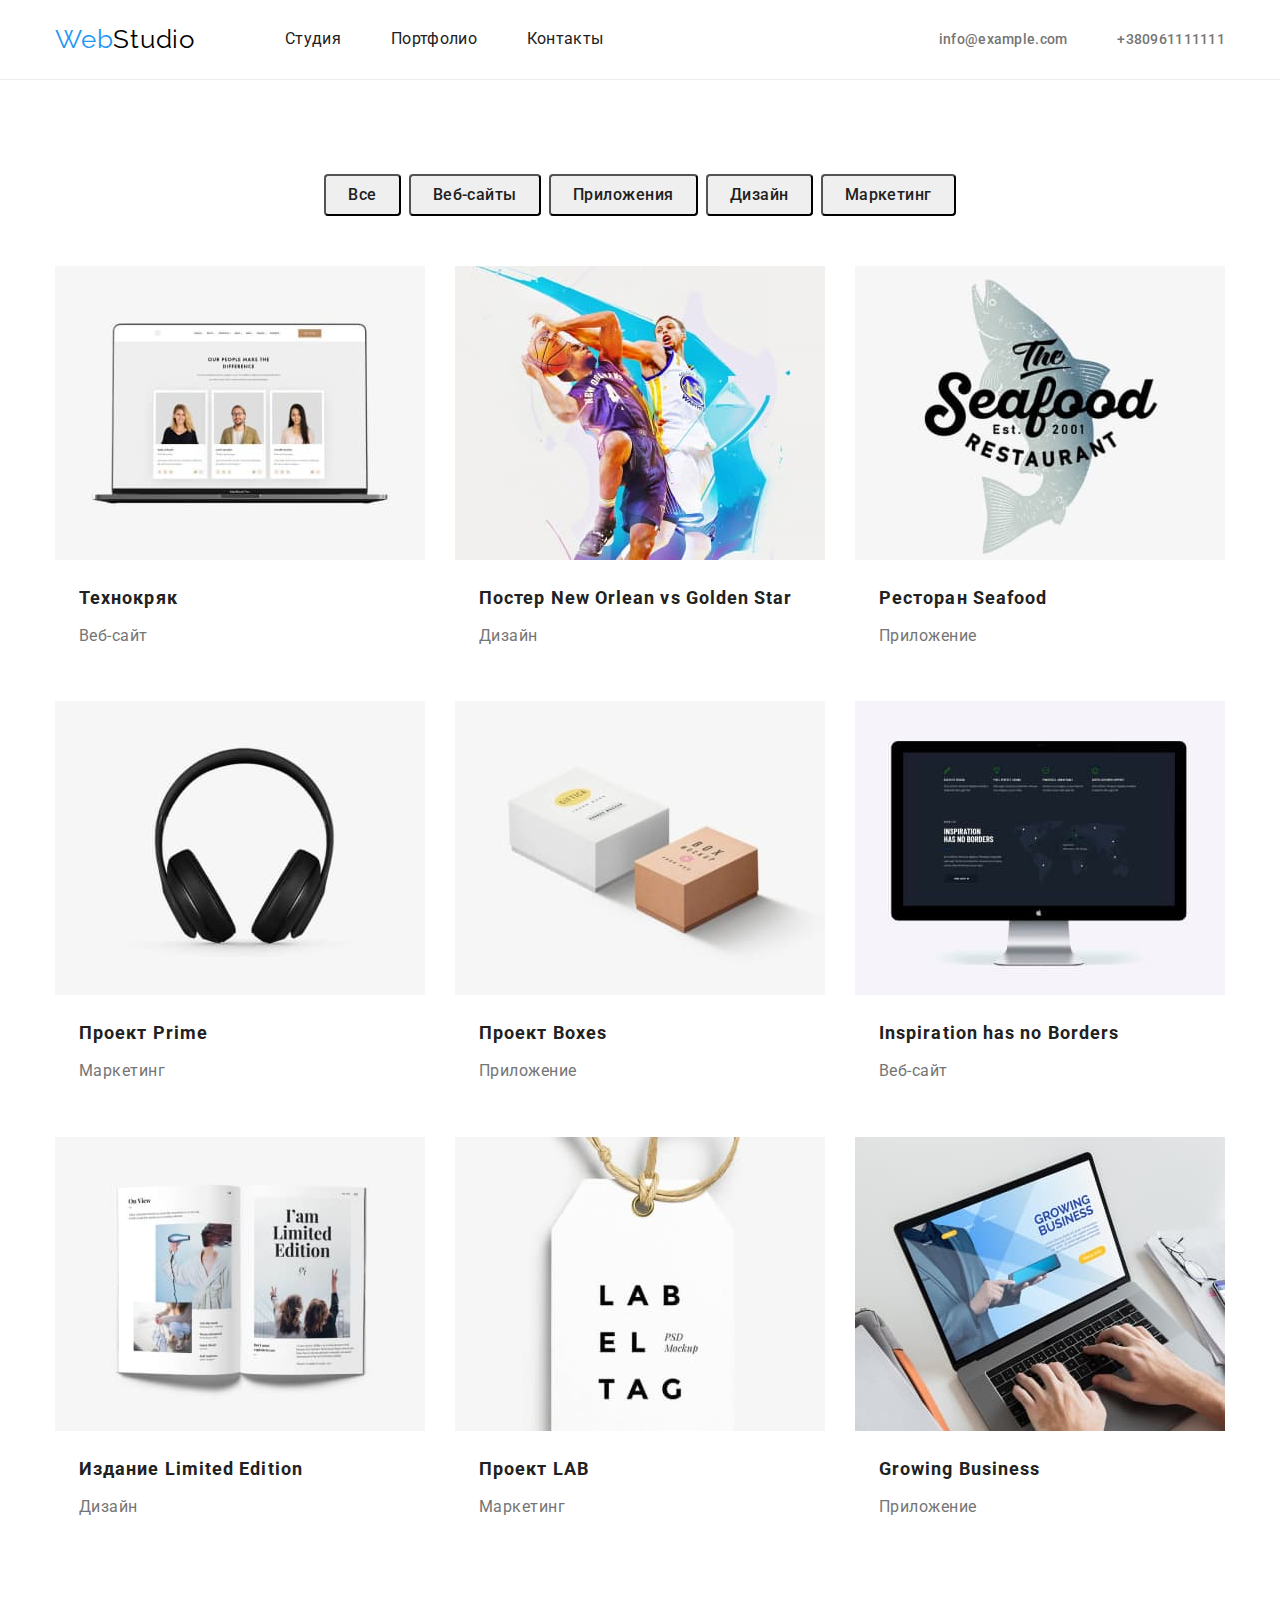
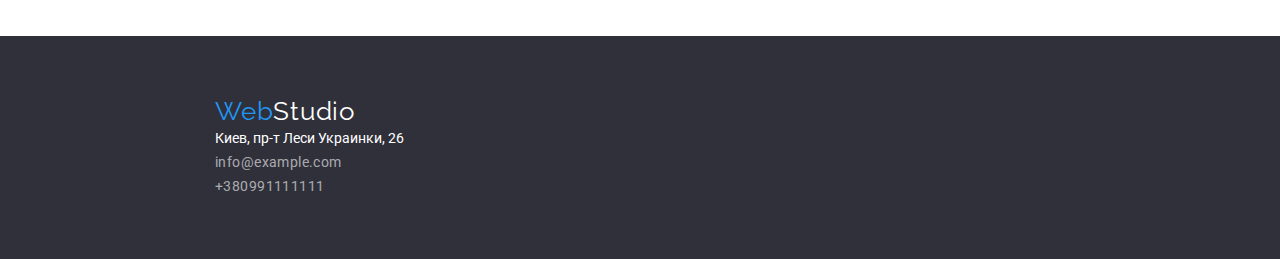
==== commit f2d243a8: "19:31" ====
--- a/portfolio.html
+++ b/portfolio.html
@@ -13,31 +13,34 @@
 <body>
     <!--header-block-section-->
     <header class="page-head">
-        <div class="head-container">
+    
+        <div class="container head-container">
+    
+            <a href="./index.html" class="logo link" lang="en">
+                <span class="logo-color-web">Web</span><span class="logo-color-studio-header">Studio</span>
+            </a>
+    
             <nav class="header-navigation">
-                <a href="./index.html" class="logo link" lang="en">
-                    <span class="logo-color-web">Web</span><span class="logo-color-studio-header">Studio</span>
-                </a>
     
                 <ul class="site-nav list">
                     <li class="site-nav-item"><a href="./index.html" class="">Студия</a></li>
                     <li class="site-nav-item"><a href="./portfolio.html" class="">Портфолио</a></li>
                     <li class="site-nav-item"><a href="" class="">Контакты</a></li>
                 </ul>
+            </nav>
+    
+            <ul class="head-contacts list">
+                <li><a href="mailto:info@devstudio.com" class="head-contacts head-mail">info@example.com</a></li>
+                <li><a href="tel:+380961111111" class="head-contacts">+380961111111</a></li>
+            </ul>
         </div>
-        </nav>
-    
-        <ul class="head-contacts list">
-            <li><a href="mailto:info@devstudio.com" class="head-contacts head-mail">info@example.com</a></li>
-            <li><a href="tel:+380961111111" class="head-contacts">+380961111111</a></li>
-        </ul>
     </header>
 
     <!--Hero-block-division-->
     <main>
 
         <!--Hero-block-filters-section-->
-    <section>
+    <section class="section">
     <div class="filters-container">
     <ul class="filters-buttons list">
     <li><button type="button" class="our-projects-filters"> Все </button></li>
--- a/css/style.css
+++ b/css/style.css
@@ -45,6 +45,11 @@
   margin-left: auto;
   margin-right: auto;
   width: 1200px;
+}
+
+.section {
+  margin-top: 94px;
+  margin-bottom: 94px;
 }
 
 /* logo */
@@ -311,8 +316,7 @@
 }
 
 .filters-container {
-  margin-top: 95px;
-  margin-bottom: 34px;
+  margin-bottom: 50px;
 }
 
 .our-projects-filters {
@@ -324,7 +328,6 @@
   color: #212121;
   padding: 6px 22px;
   margin-right: 8px;
-  margin-bottom: 50px;
 }
 
 .marketing-button {
@@ -346,7 +349,7 @@
 }
 
 .projects-item {
-  flex-basis: calc(100% / 3);
+  flex-basis: calc(100% / 3 - 2 * 15);
   margin: 15px;
 }
 
